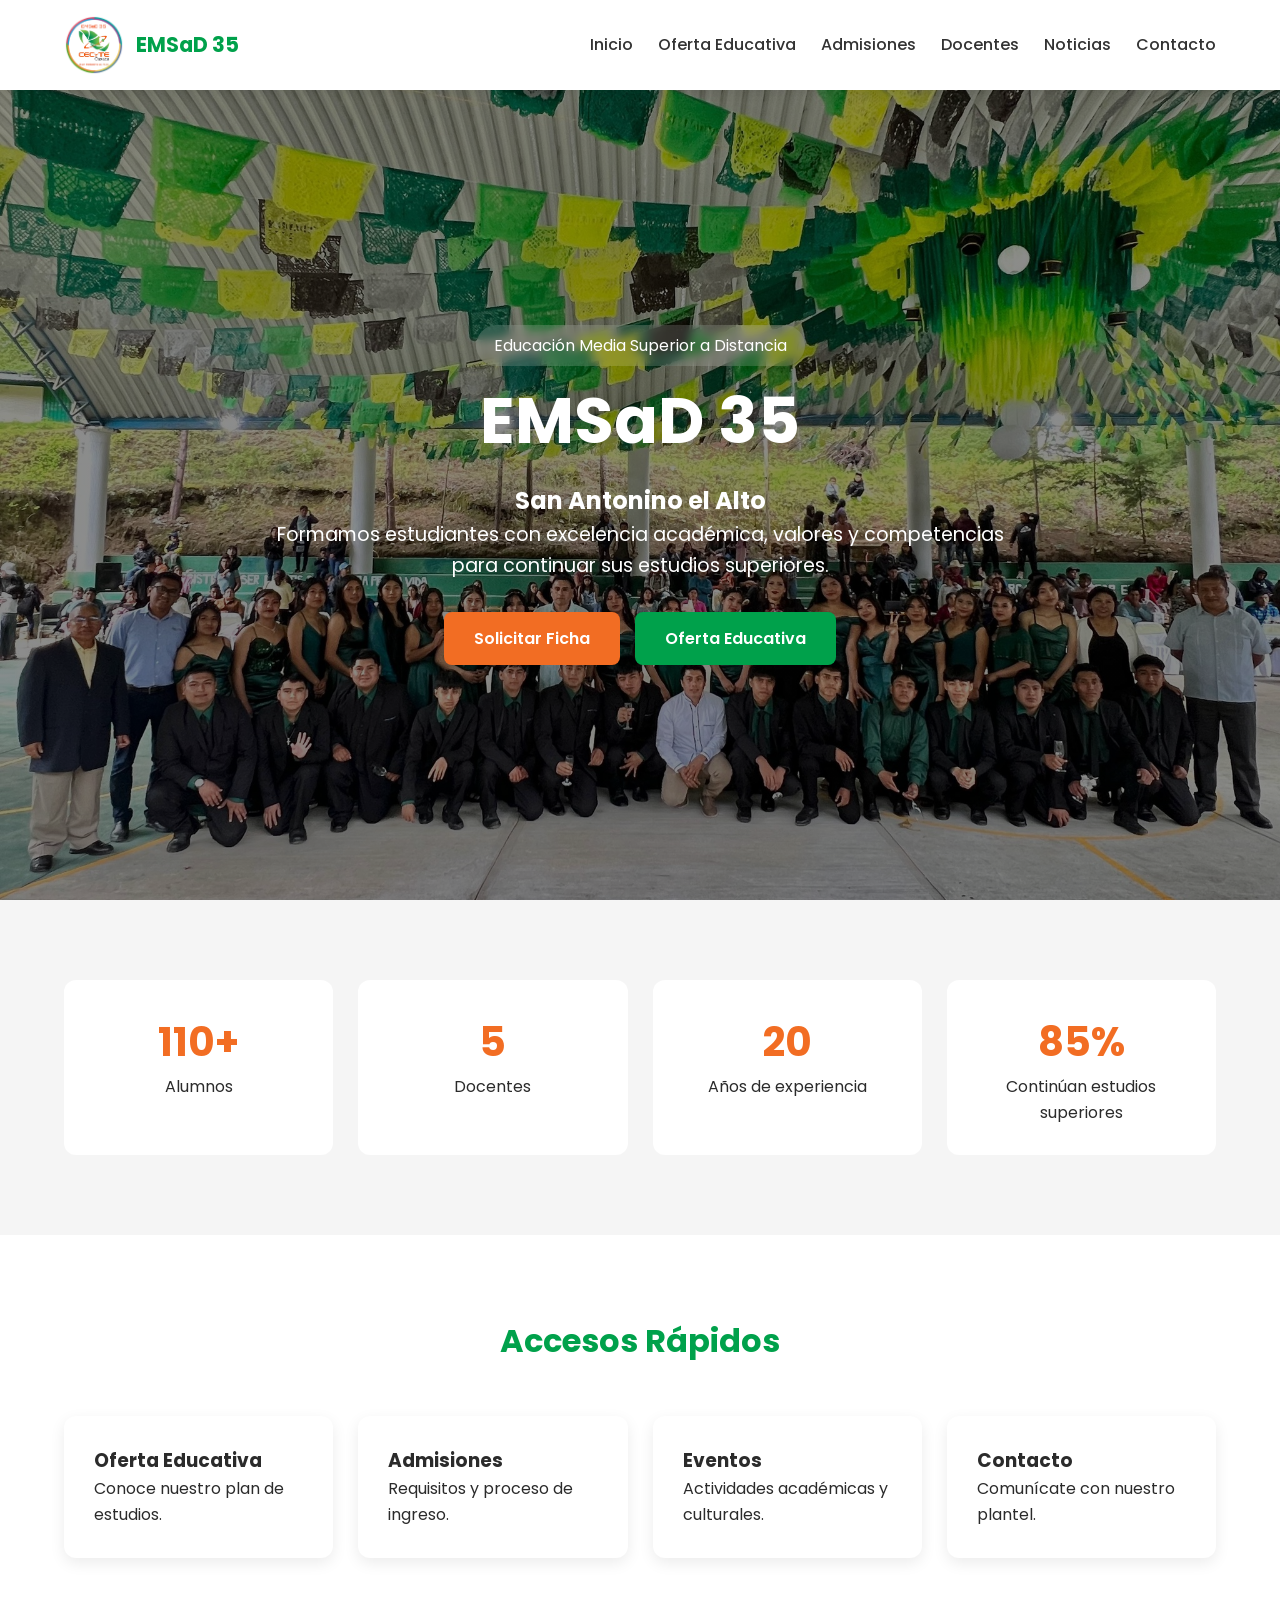
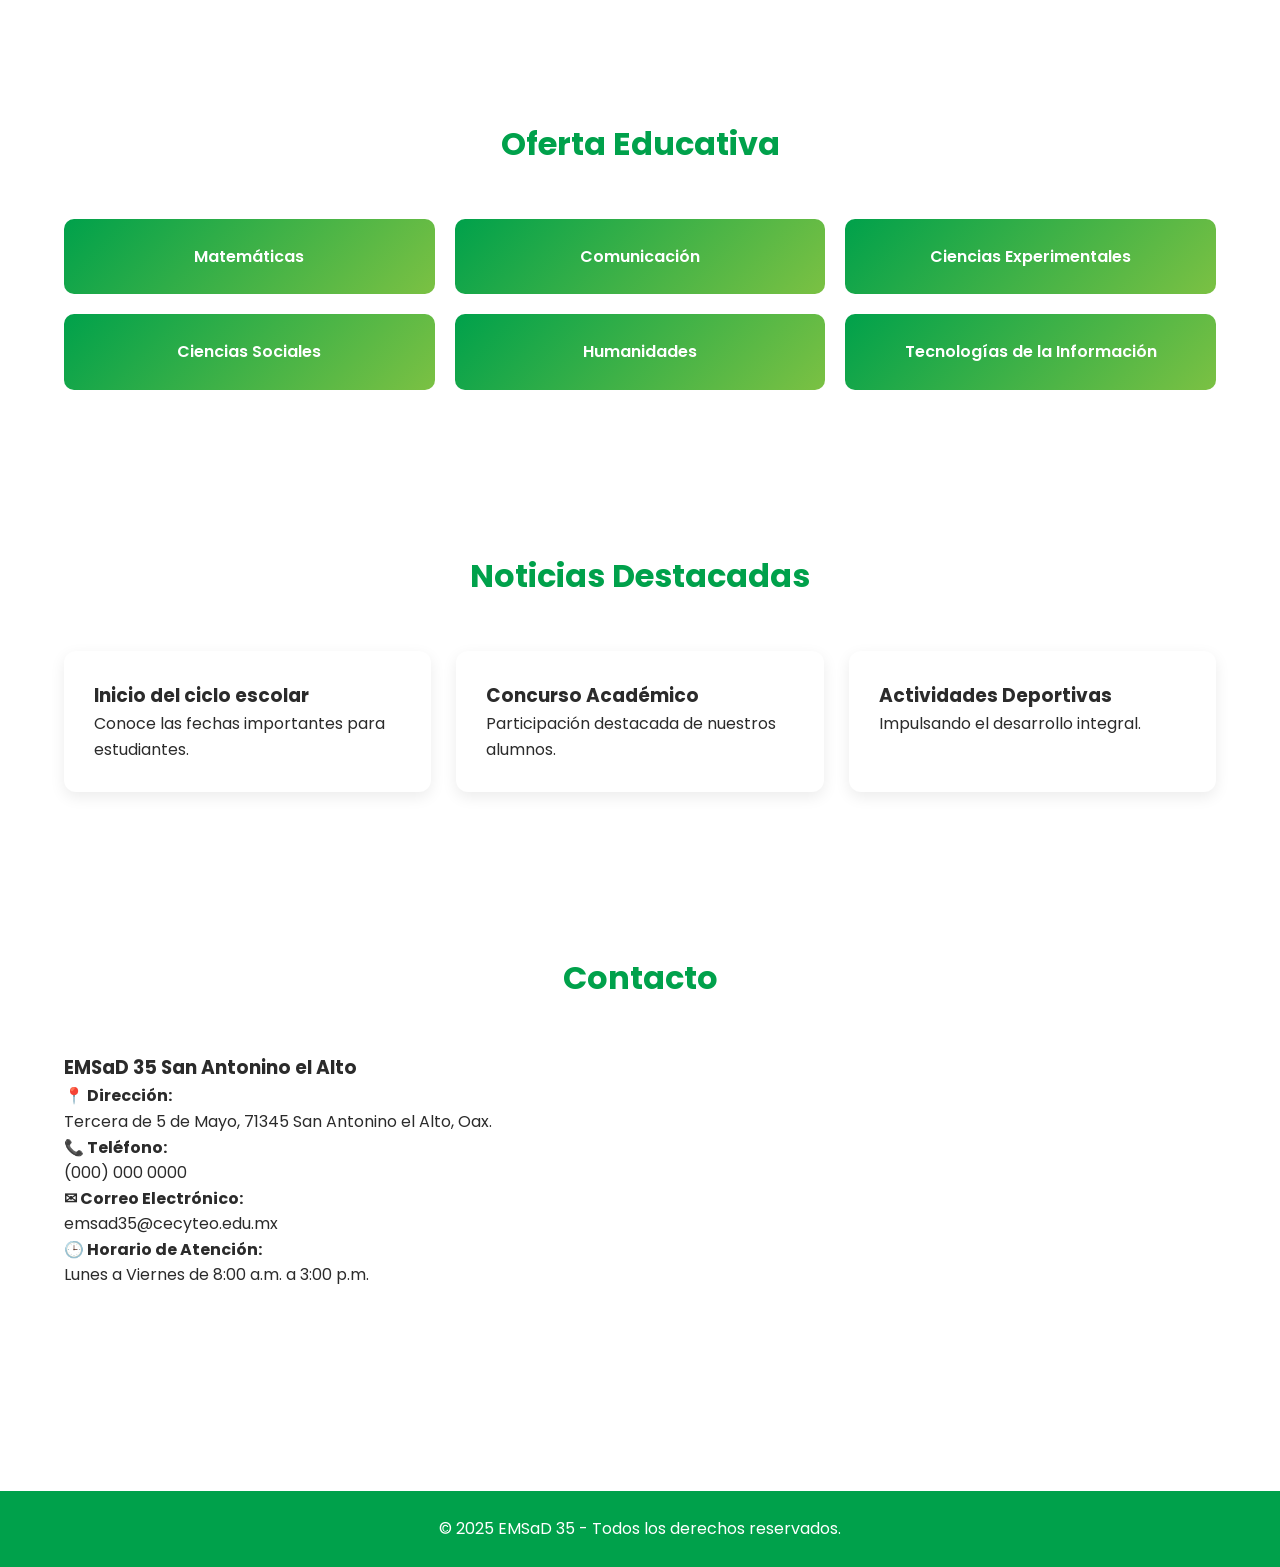
==== index.html @ c7c28a4f "Estructura principal Se sube la estructura principal de la pagina, para desplegar" ====
<!doctype html>
<html lang="es">
  <head>
    <meta charset="UTF-8" />
    <meta name="viewport" content="width=device-width, initial-scale=1.0" />

    <title>EMSaD 35 | Educación Media Superior a Distancia</title>

    <link rel="icon" type="image/png" href="img/logo2.png" />

    <link rel="stylesheet" href="style.css" />

    <link
      href="https://fonts.googleapis.com/css2?family=Poppins:wght@300;400;500;600;700&display=swap"
      rel="stylesheet"
    />

    <link
      rel="stylesheet"
      href="https://cdnjs.cloudflare.com/ajax/libs/font-awesome/6.5.2/css/all.min.css"
    />
  </head>

  <body>
    <!-- HEADER -->

    <header class="header">
      <div class="container nav-container">
        <div class="logo">
          <img src="img/logo2.png" alt="Logo EMSaD 35" />

          <div class="logo-text">
            <span>EMSaD 35</span>
          </div>
        </div>

        <nav id="nav">
          <ul class="nav-menu">
            <li><a href="index.html">Inicio</a></li>
            <li><a href="oferta.html">Oferta Educativa</a></li>
            <li><a href="#">Admisiones</a></li>
            <li><a href="docentes.html">Docentes</a></li>
            <li><a href="#">Noticias</a></li>
            <li><a href="#">Contacto</a></li>
          </ul>
        </nav>

        <button class="menu-toggle" id="menuToggle">
          <i class="fa-solid fa-bars"></i>
        </button>
      </div>
    </header>

    <!-- HERO -->

    <section class="hero">
      <div class="hero-content">
        <span class="hero-badge"> Educación Media Superior a Distancia </span>

        <h1>EMSaD 35</h1>

        <h2>San Antonino el Alto</h2>

        <p>
          Formamos estudiantes con excelencia académica, valores y competencias
          para continuar sus estudios superiores.
        </p>

        <div class="hero-buttons">
          <a href="#" class="btn-primary"> Solicitar Ficha </a>

          <a href="#" class="btn-secondary"> Oferta Educativa </a>
        </div>
      </div>
    </section>

    <!-- ESTADÍSTICAS -->

    <section class="stats">
      <div class="container stats-grid">
        <div class="stat-card">
          <h2>110+</h2>
          <p>Alumnos</p>
        </div>

        <div class="stat-card">
          <h2>5</h2>
          <p>Docentes</p>
        </div>

        <div class="stat-card">
          <h2>20</h2>
          <p>Años de experiencia</p>
        </div>

        <div class="stat-card">
          <h2>85%</h2>
          <p>Continúan estudios superiores</p>
        </div>
      </div>
    </section>

    <!-- ACCESOS RÁPIDOS -->

    <section class="quick-access">
      <div class="container">
        <h2 class="section-title">Accesos Rápidos</h2>

        <div class="cards-grid">
          <div class="card">
            <h3>Oferta Educativa</h3>
            <p>Conoce nuestro plan de estudios.</p>
          </div>

          <div class="card">
            <h3>Admisiones</h3>
            <p>Requisitos y proceso de ingreso.</p>
          </div>

          <div class="card">
            <h3>Eventos</h3>
            <p>Actividades académicas y culturales.</p>
          </div>

          <div class="card">
            <h3>Contacto</h3>
            <p>Comunícate con nuestro plantel.</p>
          </div>
        </div>
      </div>
    </section>

    <!-- OFERTA EDUCATIVA -->

    <section class="educational-offer">
      <div class="container">
        <h2 class="section-title">Oferta Educativa</h2>

        <div class="areas-grid">
          <div class="area">Matemáticas</div>
          <div class="area">Comunicación</div>
          <div class="area">Ciencias Experimentales</div>
          <div class="area">Ciencias Sociales</div>
          <div class="area">Humanidades</div>
          <div class="area">Tecnologías de la Información</div>
        </div>
      </div>
    </section>

    <!-- NOTICIAS -->

    <section class="news">
      <div class="container">
        <h2 class="section-title">Noticias Destacadas</h2>

        <div class="cards-grid">
          <article class="card">
            <h3>Inicio del ciclo escolar</h3>
            <p>Conoce las fechas importantes para estudiantes.</p>
          </article>

          <article class="card">
            <h3>Concurso Académico</h3>
            <p>Participación destacada de nuestros alumnos.</p>
          </article>

          <article class="card">
            <h3>Actividades Deportivas</h3>
            <p>Impulsando el desarrollo integral.</p>
          </article>
        </div>
      </div>
    </section>

    <!-- CONTACTO -->

    <section class="contact">
      <div class="container">
        <h2 class="section-title">Contacto</h2>

        <div class="contact-grid">
          <div class="contact-info">
            <h3>EMSaD 35 San Antonino el Alto</h3>

            <div class="contact-item">
              <strong>📍 Dirección:</strong>
              <p>Tercera de 5 de Mayo, 71345 San Antonino el Alto, Oax.</p>
            </div>

            <div class="contact-item">
              <strong>📞 Teléfono:</strong>
              <p>(000) 000 0000</p>
            </div>

            <div class="contact-item">
              <strong>✉ Correo Electrónico:</strong>
              <p>emsad35@cecyteo.edu.mx</p>
            </div>

            <div class="contact-item">
              <strong>🕒 Horario de Atención:</strong>
              <p>Lunes a Viernes de 8:00 a.m. a 3:00 p.m.</p>
            </div>
          </div>

          <div class="map-placeholder">
            <iframe
              src="https://www.google.com/maps/embed?pb=!1m18!1m12!1m3!1d3819.2366154741826!2d-97.0186761!3d16.814613800000004!2m3!1f0!2f0!3f0!3m2!1i1024!2i768!4f13.1!3m3!1m2!1s0x85c70baa9cf1b375%3A0x87999f9c2d391086!2sCECyTEO%20EMSaD%2035!5e0!3m2!1ses!2smx!4v1780457970719!5m2!1ses!2smx"
              loading="lazy"
              allowfullscreen=""
              referrerpolicy="no-referrer-when-downgrade"
            >
            </iframe>
          </div>
        </div>
      </div>
    </section>

    <footer>
      <p>© 2025 EMSaD 35 - Todos los derechos reservados.</p>
    </footer>

    <script src="script.js"></script>
  </body>
</html>
---- style.css ----
:root {
  --verde: #00a14b;
  --verde-claro: #7bc143;
  --naranja: #f26d23;
  --gris: #a7abac;
  --oscuro: #2b2b2b;
  --blanco: #ffffff;
}

* {
  margin: 0;
  padding: 0;
  box-sizing: border-box;
}

body {
  font-family: "Poppins", sans-serif;
  color: var(--oscuro);
  line-height: 1.6;
}

.container {
  width: 90%;
  max-width: 1200px;
  margin: auto;
}

.header {
  background: white;
  position: sticky;
  top: 0;
  z-index: 1000;
  box-shadow: 0 2px 10px rgba(0, 0, 0, 0.08);
}

.nav-container {
  display: flex;
  justify-content: space-between;
  align-items: center;
  padding: 15px 0;
  position: relative;
}

.logo {
  display: flex;
  align-items: center;
  gap: 12px;
}

.logo img {
  height: 60px;
  width: auto;
}

.logo-text {
  font-size: 1.3rem;
  font-weight: 700;
  color: var(--verde);
}

.nav-menu {
  display: flex;
  gap: 25px;
  list-style: none;
}

.nav-menu a {
  text-decoration: none;
  color: #333;
  font-weight: 500;
  transition: 0.3s;
}

.nav-menu a:hover {
  color: var(--verde);
}

.menu-toggle {
  display: none;
  background: none;
  border: none;
  font-size: 2rem;
  cursor: pointer;
  color: var(--verde);
}

.hero {
  height: 90vh;

  background:
    linear-gradient(rgba(0, 0, 0, 0.45), rgba(0, 0, 0, 0.45)),
    url("img/Hero1.jpg");

  background-size: cover;
  background-position: center;
  background-repeat: no-repeat;

  display: flex;
  align-items: center;
  justify-content: center;

  text-align: center;
  color: white;
}

.hero-content {
  max-width: 800px;
  padding: 0 20px;
}

.hero-badge {
  display: inline-block;
  background: rgba(255, 255, 255, 0.15);
  padding: 8px 18px;
  border-radius: 50px;
  margin-bottom: 20px;
  backdrop-filter: blur(5px);
}

.hero h1 {
  font-size: 4rem;
  line-height: 1.1;
  margin-bottom: 25px;
}

.hero p {
  font-size: 1.2rem;
  margin-bottom: 30px;
}

.hero-buttons {
  display: flex;
  justify-content: center;
  gap: 15px;
}

.btn-primary,
.btn-secondary {
  text-decoration: none;
  padding: 14px 30px;
  border-radius: 8px;
  font-weight: 600;
  transition: 0.3s;
}

.btn-primary {
  background: var(--naranja);
  color: white;
}

.btn-primary:hover {
  opacity: 0.9;
}

.btn-secondary {
  background: var(--verde);
  color: white;
}

.btn-secondary:hover {
  opacity: 0.9;
}

section {
  padding: 80px 0;
}

.section-title {
  text-align: center;
  margin-bottom: 50px;
  font-size: 2rem;
  color: var(--verde);
}

.stats {
  background: #f5f5f5;
}

.stats-grid {
  display: grid;
  grid-template-columns: repeat(4, 1fr);
  gap: 25px;
}

.stat-card {
  background: white;
  padding: 30px;
  text-align: center;
  border-radius: 12px;
}

.stat-card h2 {
  color: var(--naranja);
  font-size: 2.5rem;
}

.cards-grid {
  display: grid;
  grid-template-columns: repeat(auto-fit, minmax(250px, 1fr));
  gap: 25px;
}

.card {
  background: white;
  padding: 30px;
  border-radius: 12px;
  box-shadow: 0 5px 15px rgba(0, 0, 0, 0.08);
  transition: 0.3s;
}

.card:hover {
  transform: translateY(-5px);
}

.areas-grid {
  display: grid;
  grid-template-columns: repeat(3, 1fr);
  gap: 20px;
}

.area {
  background: linear-gradient(135deg, var(--verde), var(--verde-claro));

  color: white;
  padding: 25px;
  border-radius: 10px;
  text-align: center;
  font-weight: 600;
}

.contact-grid {
  display: grid;
  grid-template-columns: 1fr 1fr;
  gap: 30px;
}

.map-placeholder {
  min-height: 300px;
}

.map-placeholder iframe {
  width: 100%;
  height: 350px;
  border: none;
  border-radius: 12px;
}

footer {
  background: var(--verde);
  color: white;
  text-align: center;
  padding: 25px;
}

@media (max-width: 768px) {
  .menu-toggle {
    display: block;
  }

  nav {
    display: none;
  }

  nav.active {
    display: block;
    position: absolute;
    top: 90px;
    left: 0;
    width: 100%;
    background: white;
    box-shadow: 0 10px 20px rgba(0, 0, 0, 0.1);
  }

  nav.active .nav-menu {
    display: flex;
    flex-direction: column;
    gap: 15px;
    padding: 20px;
  }

  .logo-text {
    display: none;
  }

  .hero h1 {
    font-size: 2.5rem;
  }

  .hero-buttons {
    flex-direction: column;
  }

  .stats-grid {
    grid-template-columns: 1fr 1fr;
  }

  .areas-grid {
    grid-template-columns: 1fr;
  }

  .contact-grid {
    grid-template-columns: 1fr;
  }
}

@media (max-width: 480px) {
  .hero h1 {
    font-size: 2rem;
  }

  .hero p {
    font-size: 1rem;
  }

  .stats-grid {
    grid-template-columns: 1fr;
  }

  .section-title {
    font-size: 1.7rem;
  }

  .logo img {
    height: 50px;
  }
}

/* OFERTA EDUCATIVA */

.page-hero {
  background:
    linear-gradient(rgba(0, 161, 75, 0.85), rgba(0, 161, 75, 0.85)),
    url("img/Hero1.jpg");
  background-size: cover;
  background-position: center;
  color: white;
  text-align: center;
  padding: 120px 20px;
}

.page-hero h1 {
  font-size: 3rem;
  margin-bottom: 15px;
}

.page-hero p {
  max-width: 700px;
  margin: auto;
  font-size: 1.2rem;
}

.intro-text {
  max-width: 900px;
  margin: auto;
  text-align: center;
  font-size: 1.1rem;
}

.professional-section {
  background: #f7f7f7;
}

.training-card {
  background: white;
  max-width: 900px;
  margin: auto;
  padding: 40px;
  border-radius: 15px;
  box-shadow: 0 5px 20px rgba(0, 0, 0, 0.08);
}

.training-card h3 {
  color: var(--verde);
  margin-bottom: 20px;
}

.training-card ul {
  margin-top: 20px;
  padding-left: 20px;
}

.training-card li {
  margin-bottom: 10px;
}

.graduation-section {
  background: #f5f5f5;
}

@media (max-width: 768px) {
  .page-hero h1 {
    font-size: 2.2rem;
  }

  .training-card {
    padding: 25px;
  }
}

/* DOCENTES */

.docente-card {
  text-align: center;
}

.docente-img {
  width: 140px;
  height: 140px;
  object-fit: cover;
  border-radius: 50%;
  margin: 0 auto 20px;
  display: block;
  border: 4px solid var(--verde);
}

.docente-card h3 {
  color: var(--verde);
  margin-bottom: 15px;
}

.docente-card p {
  margin-bottom: 10px;
}

.docente-card strong {
  color: var(--oscuro);
}

.admin-badge {
  display: inline-block;
  background: var(--naranja);
  color: white;
  padding: 5px 12px;
  border-radius: 20px;
  font-size: 0.8rem;
  margin-bottom: 15px;
}

/* Pagina de Admisiones */
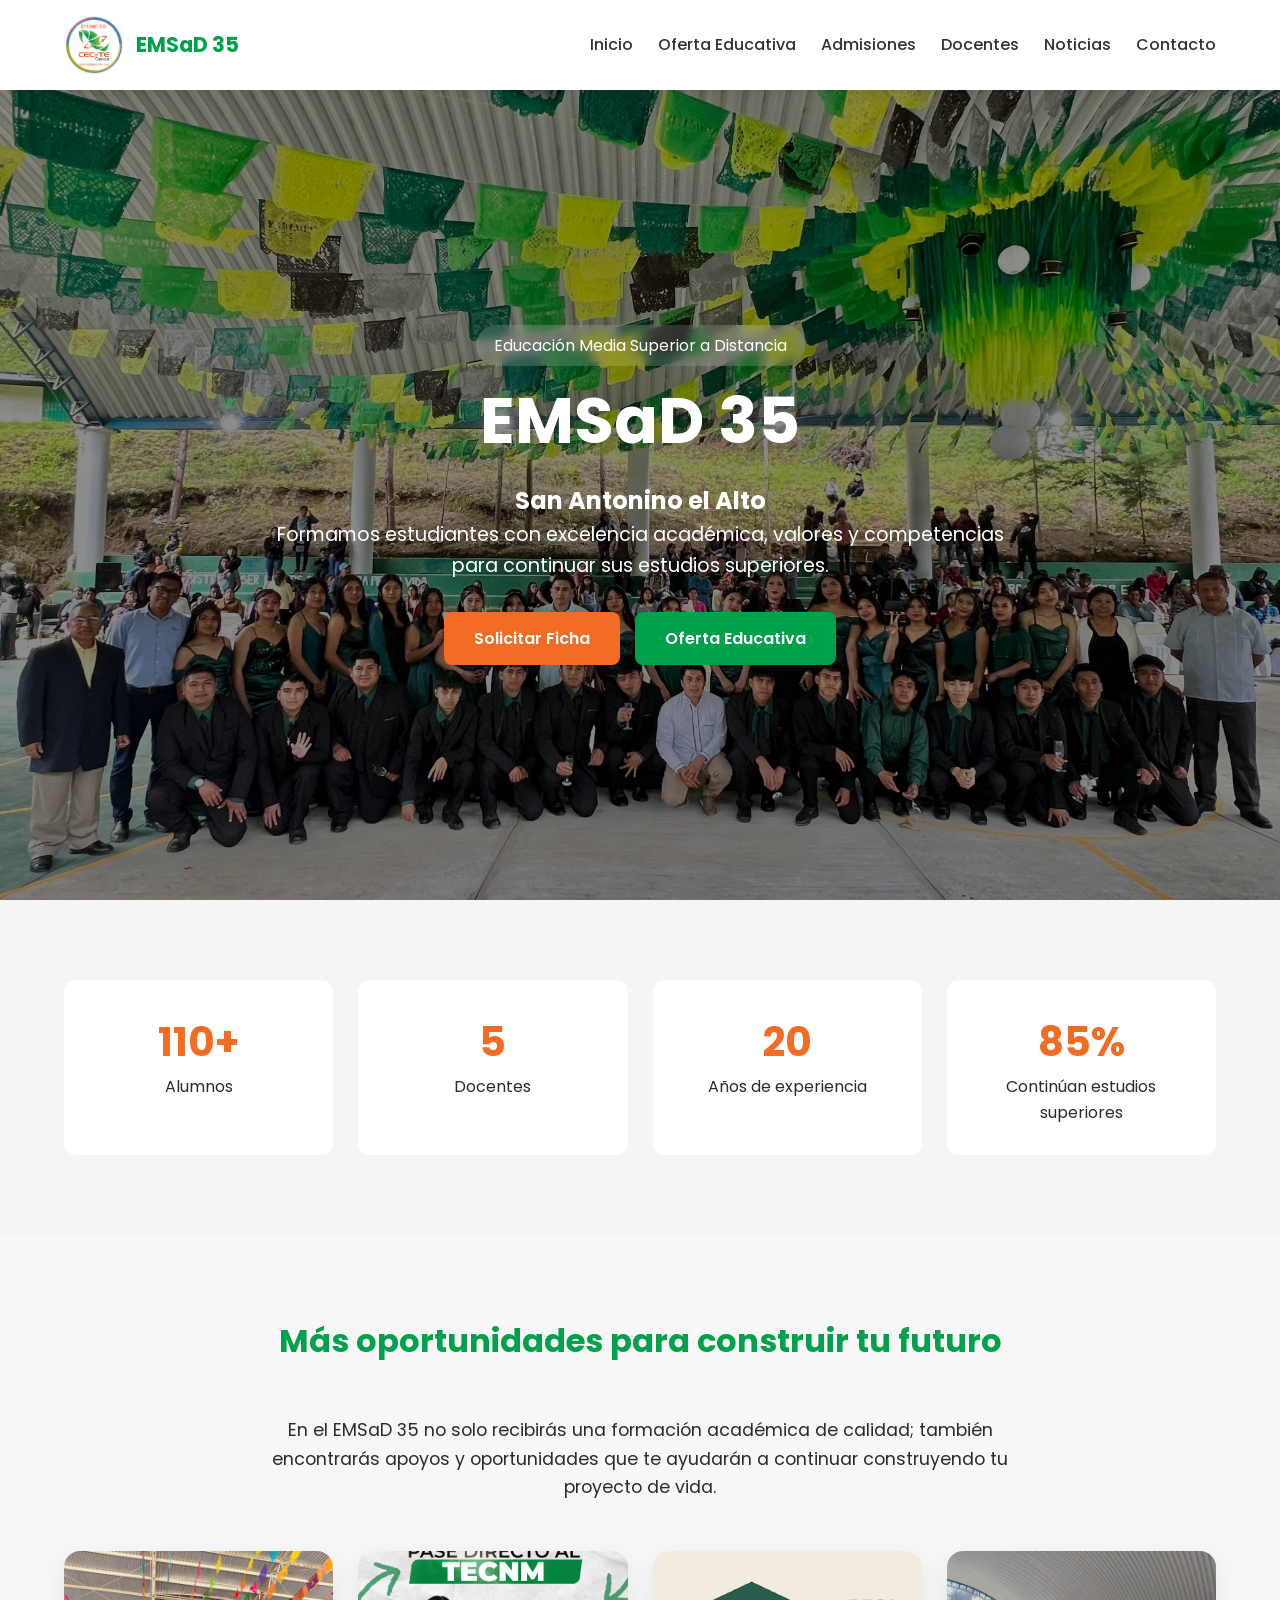
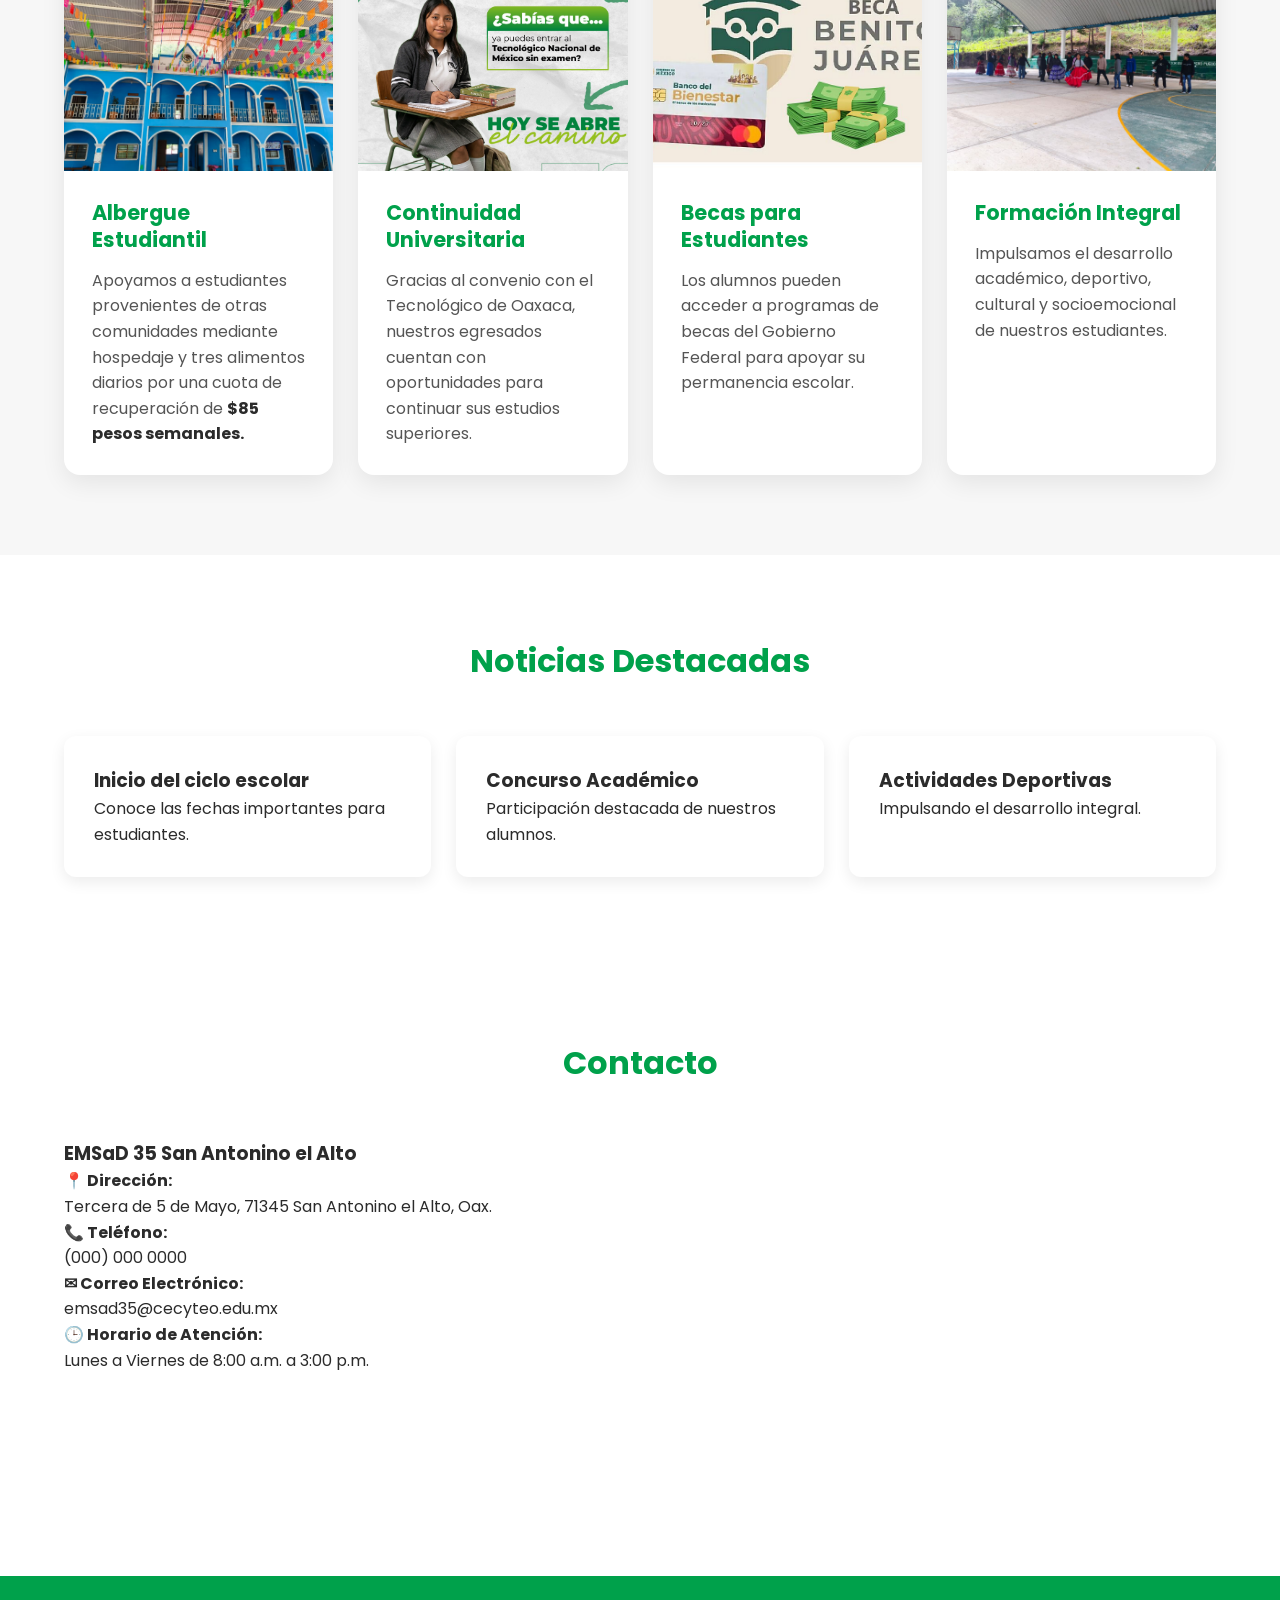
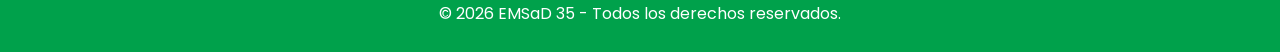
==== commit 1bcd7f94: "actualización de la pagina principal" ====
--- a/index.html
+++ b/index.html
@@ -99,10 +99,145 @@
         </div>
       </div>
     </section>
+    <!-- Nuevo -->
+    <!-- <section class="professional-section">
+      <div class="container">
+        <h2 class="section-title">¿Por qué elegir el EMSaD 35?</h2>
+
+        <div class="cards-grid">
+          <div class="card">
+            <h3>Albergue Estudiantil</h3>
+
+            <p>
+              Contamos con servicio de albergue para estudiantes foráneos,
+              incluyendo hospedaje y tres alimentos diarios por una cuota de
+              recuperación de
+              <strong>$85 pesos semanales.</strong>
+            </p>
+          </div>
+
+          <div class="card">
+            <h3>Continuidad Universitaria</h3>
+
+            <p>
+              Gracias al convenio con el Tecnológico de Oaxaca, nuestros
+              egresados cuentan con oportunidades para continuar sus estudios
+              superiores.
+            </p>
+          </div>
+
+          <div class="card">
+            <h3>Becas para Estudiantes</h3>
+
+            <p>
+              Los alumnos pueden acceder a los programas de becas del Gobierno
+              Federal para apoyar su permanencia escolar.
+            </p>
+          </div>
+
+          <div class="card">
+            <h3>Formación Integral</h3>
+
+            <p>
+              Impulsamos el desarrollo académico, deportivo, cultural y
+              socioemocional de nuestros estudiantes.
+            </p>
+          </div>
+        </div>
+      </div>
+    </section> -->
+
+    <!-- Segunda opcion de prueba  -->
+    <section class="professional-section opportunities-section">
+      <div class="container">
+        <h2 class="section-title">
+          Más oportunidades para construir tu futuro
+        </h2>
+
+        <p class="intro-text opportunities-intro">
+          En el EMSaD 35 no solo recibirás una formación académica de calidad;
+          también encontrarás apoyos y oportunidades que te ayudarán a continuar
+          construyendo tu proyecto de vida.
+        </p>
+
+        <div class="cards-grid">
+          <article class="card feature-card">
+            <img
+              src="img/albergue.jpeg"
+              alt="Albergue estudiantil"
+              class="feature-image"
+            />
+
+            <div class="feature-content">
+              <h3>Albergue Estudiantil</h3>
+
+              <p>
+                Apoyamos a estudiantes provenientes de otras comunidades
+                mediante hospedaje y tres alimentos diarios por una cuota de
+                recuperación de
+                <strong>$85 pesos semanales.</strong>
+              </p>
+            </div>
+          </article>
+
+          <article class="card feature-card">
+            <img
+              src="img/ConUni.png"
+              alt="Continuidad universitaria"
+              class="feature-image"
+            />
+
+            <div class="feature-content">
+              <h3>Continuidad Universitaria</h3>
+
+              <p>
+                Gracias al convenio con el Tecnológico de Oaxaca, nuestros
+                egresados cuentan con oportunidades para continuar sus estudios
+                superiores.
+              </p>
+            </div>
+          </article>
+
+          <article class="card feature-card">
+            <img
+              src="img/becabj.jpg"
+              alt="Becas para estudiantes"
+              class="feature-image"
+            />
+
+            <div class="feature-content">
+              <h3>Becas para Estudiantes</h3>
+
+              <p>
+                Los alumnos pueden acceder a programas de becas del Gobierno
+                Federal para apoyar su permanencia escolar.
+              </p>
+            </div>
+          </article>
+
+          <article class="card feature-card">
+            <img
+              src="img/FormInt1.jpeg"
+              alt="Formación integral"
+              class="feature-image"
+            />
+
+            <div class="feature-content">
+              <h3>Formación Integral</h3>
+
+              <p>
+                Impulsamos el desarrollo académico, deportivo, cultural y
+                socioemocional de nuestros estudiantes.
+              </p>
+            </div>
+          </article>
+        </div>
+      </div>
+    </section>
 
     <!-- ACCESOS RÁPIDOS -->
 
-    <section class="quick-access">
+    <!-- <section class="quick-access">
       <div class="container">
         <h2 class="section-title">Accesos Rápidos</h2>
 
@@ -128,11 +263,11 @@
           </div>
         </div>
       </div>
-    </section>
+    </section> -->
 
     <!-- OFERTA EDUCATIVA -->
 
-    <section class="educational-offer">
+    <!-- <section class="educational-offer">
       <div class="container">
         <h2 class="section-title">Oferta Educativa</h2>
 
@@ -145,7 +280,7 @@
           <div class="area">Tecnologías de la Información</div>
         </div>
       </div>
-    </section>
+    </section> -->
 
     <!-- NOTICIAS -->
 
@@ -217,7 +352,7 @@
     </section>
 
     <footer>
-      <p>© 2025 EMSaD 35 - Todos los derechos reservados.</p>
+      <p>© 2026 EMSaD 35 - Todos los derechos reservados.</p>
     </footer>
 
     <script src="script.js"></script>
--- a/style.css
+++ b/style.css
@@ -436,4 +436,64 @@
   margin-bottom: 15px;
 }
 
-/* Pagina de Admisiones */
+/* OPORTUNIDADES */
+
+.opportunities-section {
+  background: #f7f7f7;
+}
+
+.opportunities-intro {
+  max-width: 800px;
+  margin-bottom: 50px;
+}
+
+.feature-card {
+  padding: 0;
+  overflow: hidden;
+  border-radius: 16px;
+  box-shadow: 0 8px 24px rgba(0, 0, 0, 0.08);
+}
+
+.feature-card:hover {
+  transform: translateY(-6px);
+  box-shadow: 0 14px 30px rgba(0, 0, 0, 0.12);
+}
+
+.feature-image {
+  width: 100%;
+  height: 220px;
+  object-fit: cover;
+  display: block;
+}
+
+.feature-content {
+  padding: 28px;
+}
+
+.feature-content h3 {
+  color: var(--verde);
+  font-size: 1.3rem;
+  margin-bottom: 15px;
+  line-height: 1.3;
+}
+
+.feature-content p {
+  color: #555;
+  margin: 0;
+}
+
+.feature-content strong {
+  color: var(--oscuro);
+}
+
+@media (max-width: 768px) {
+  .feature-image {
+    height: 200px;
+  }
+
+  .feature-content {
+    padding: 22px;
+  }
+}
+
+
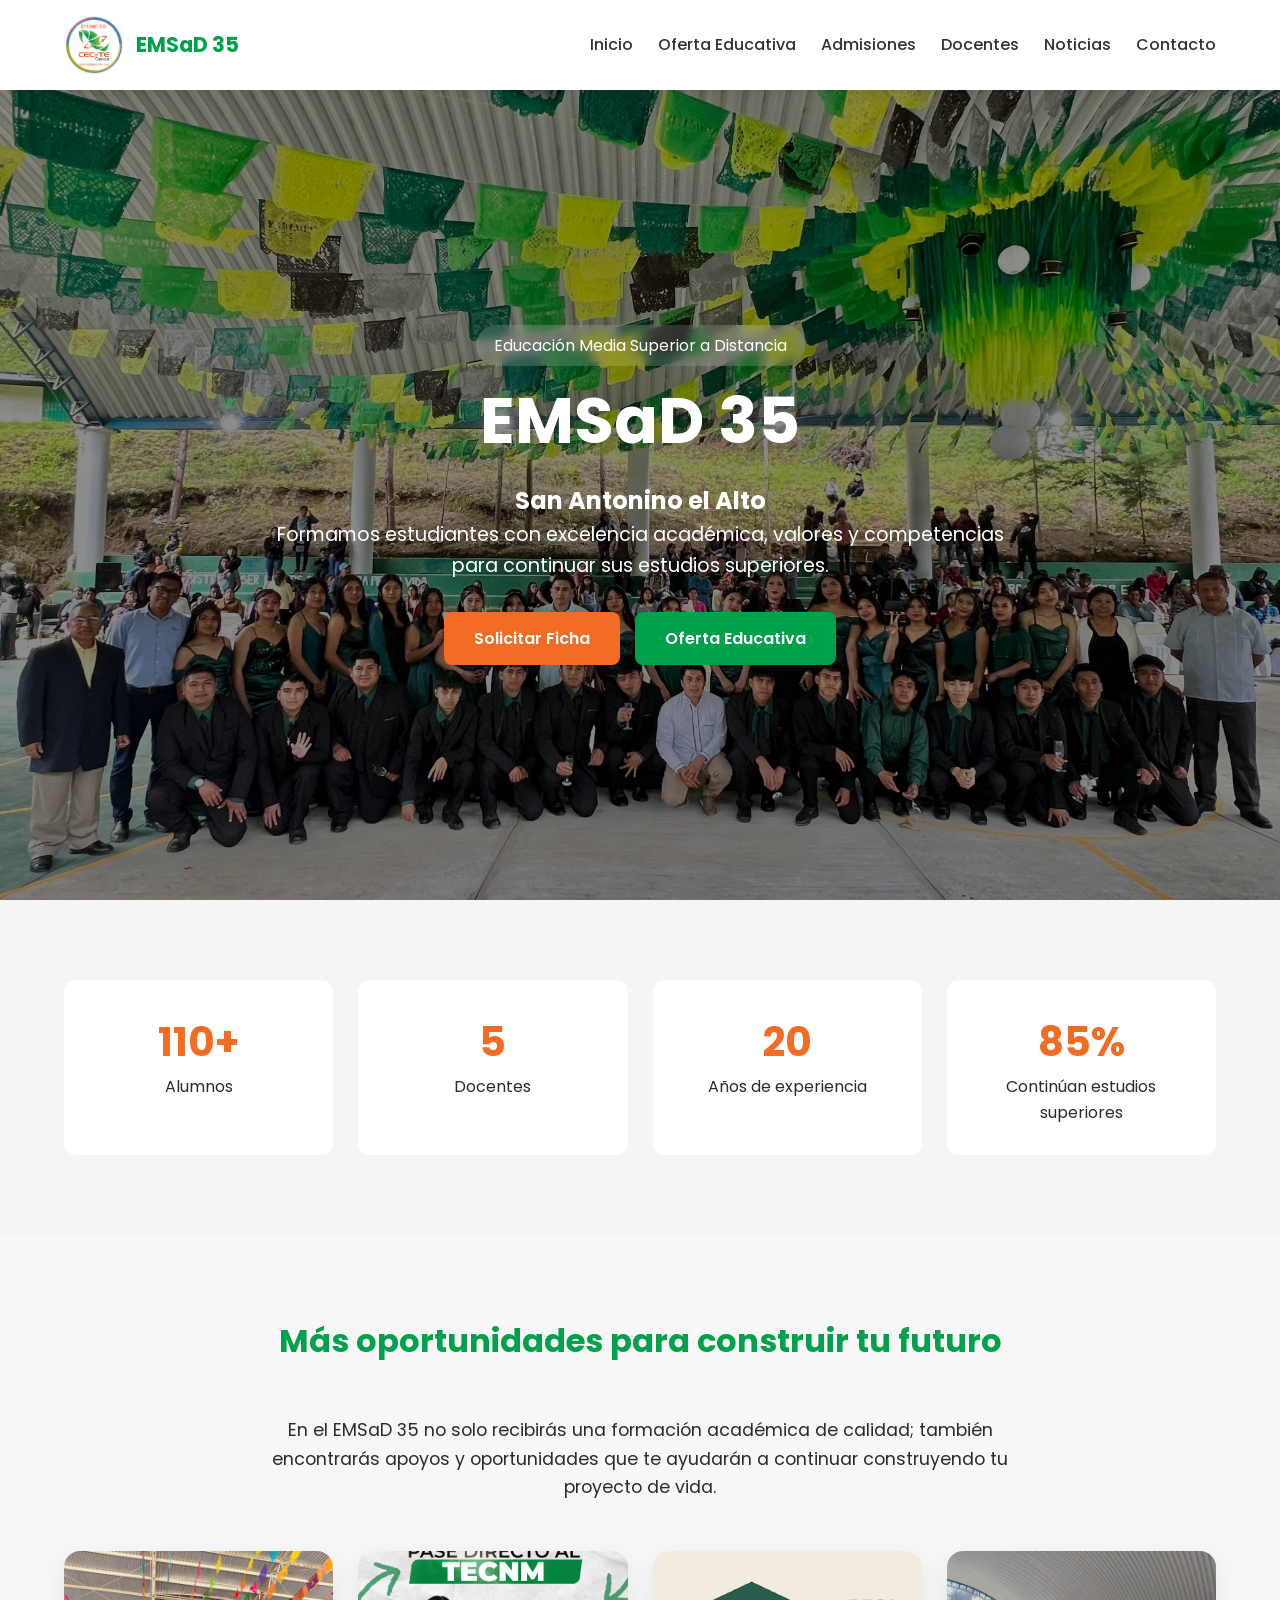
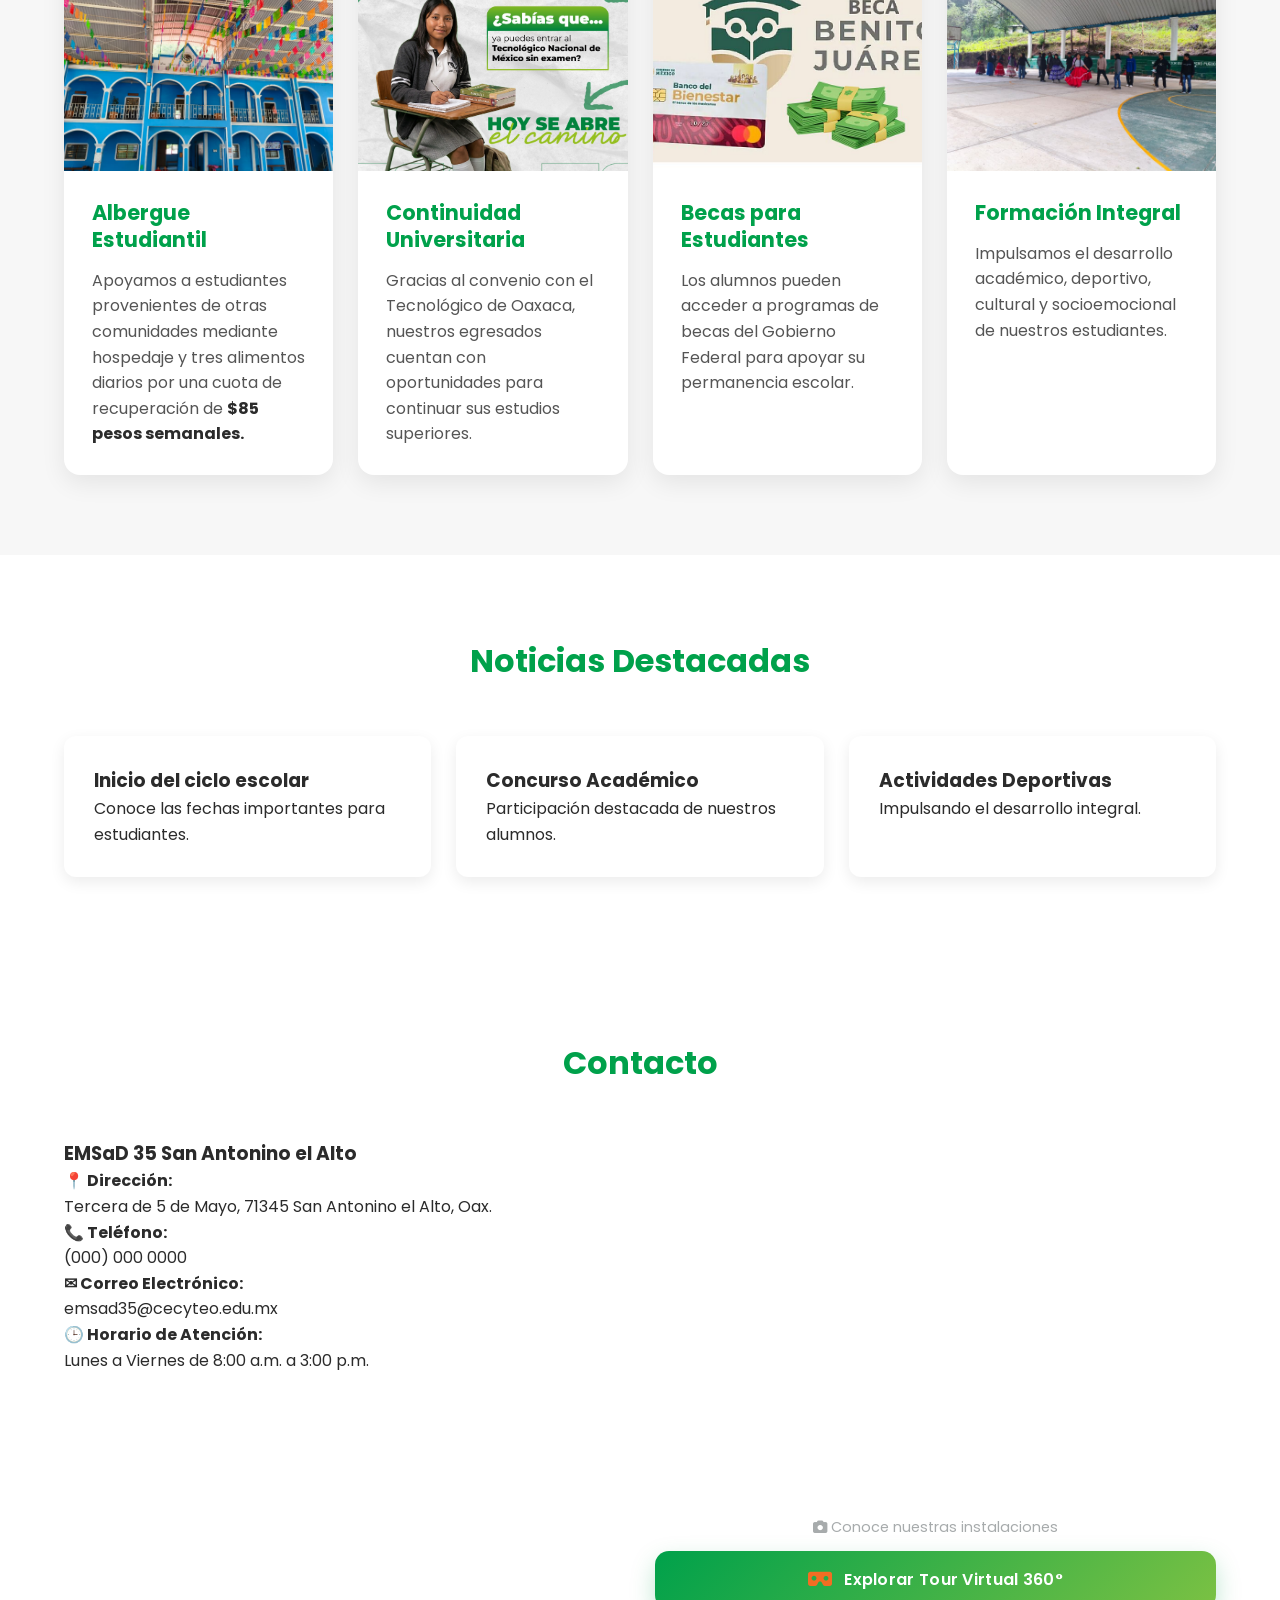
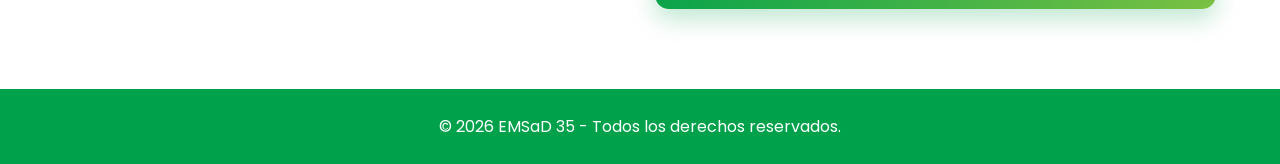
==== commit 2c066c76: "Se agrega el botón de Tour virtual" ====
--- a/index.html
+++ b/index.html
@@ -346,6 +346,17 @@
               referrerpolicy="no-referrer-when-downgrade"
             >
             </iframe>
+            <div class="tour-wrapper">
+  <span class="tour-label">
+    <i class="fa-solid fa-camera"></i>
+    Conoce nuestras instalaciones
+  </span>
+
+  <a href="recorrido-virtual.html" class="tour-btn">
+    <i class="fa-solid fa-vr-cardboard"></i>
+    Explorar Tour Virtual 360°
+  </a>
+</div>
           </div>
         </div>
       </div>
--- a/style.css
+++ b/style.css
@@ -495,5 +495,49 @@
     padding: 22px;
   }
 }
-
-
+.tour-wrapper {
+  margin-top: 20px;
+}
+
+.tour-label {
+  display: block;
+  text-align: center;
+  margin-bottom: 12px;
+  color: var(--gris);
+  font-size: 0.9rem;
+}
+
+.tour-btn {
+  display: flex;
+  align-items: center;
+  justify-content: center;
+  gap: 12px;
+
+  padding: 16px 24px;
+
+  background: linear-gradient(
+    135deg,
+    var(--verde),
+    var(--verde-claro)
+  );
+
+  color: white;
+  text-decoration: none;
+  font-weight: 600;
+  letter-spacing: 0.3px;
+
+  border-radius: 14px;
+  box-shadow: 0 10px 25px rgba(0, 161, 75, 0.25);
+
+  transition: all 0.3s ease;
+}
+
+.tour-btn:hover {
+  transform: translateY(-4px);
+  box-shadow: 0 16px 35px rgba(0, 161, 75, 0.35);
+}
+
+.tour-btn i {
+  color: var(--naranja);
+  font-size: 1.2rem;
+}
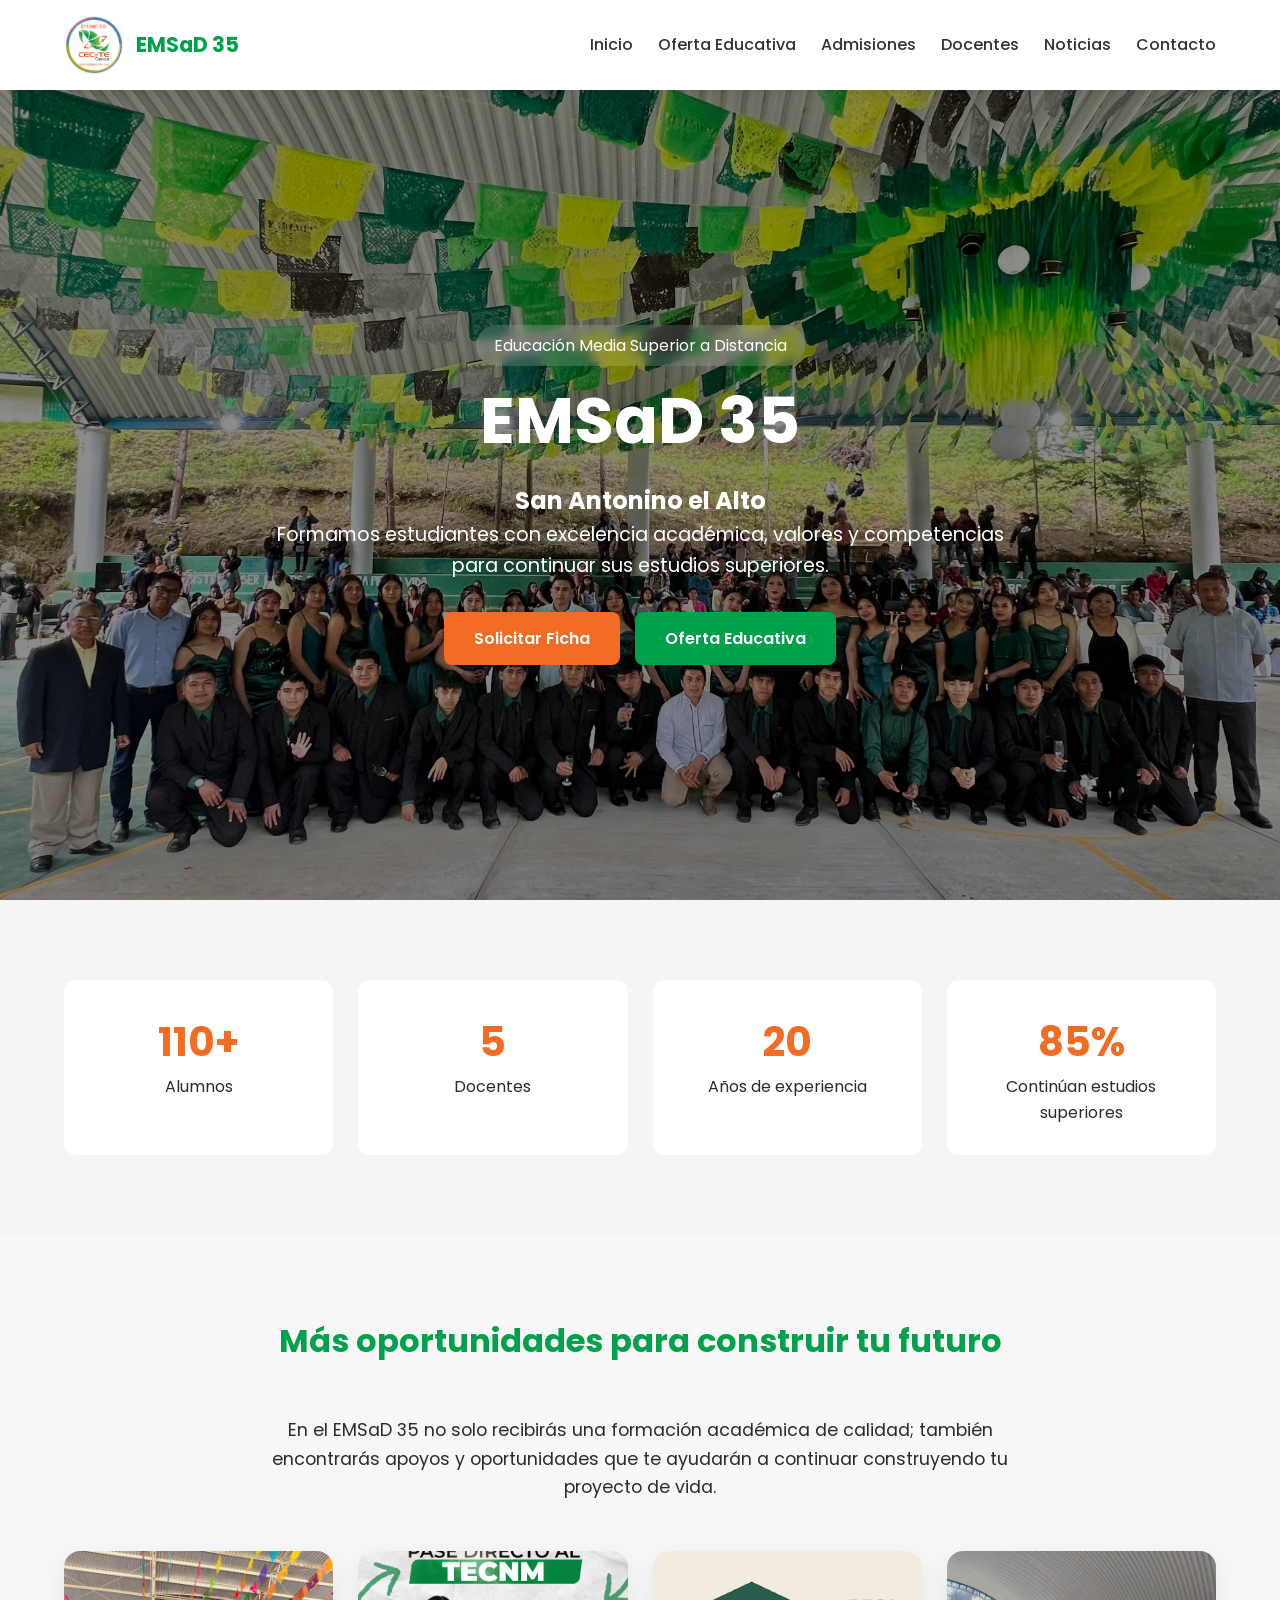
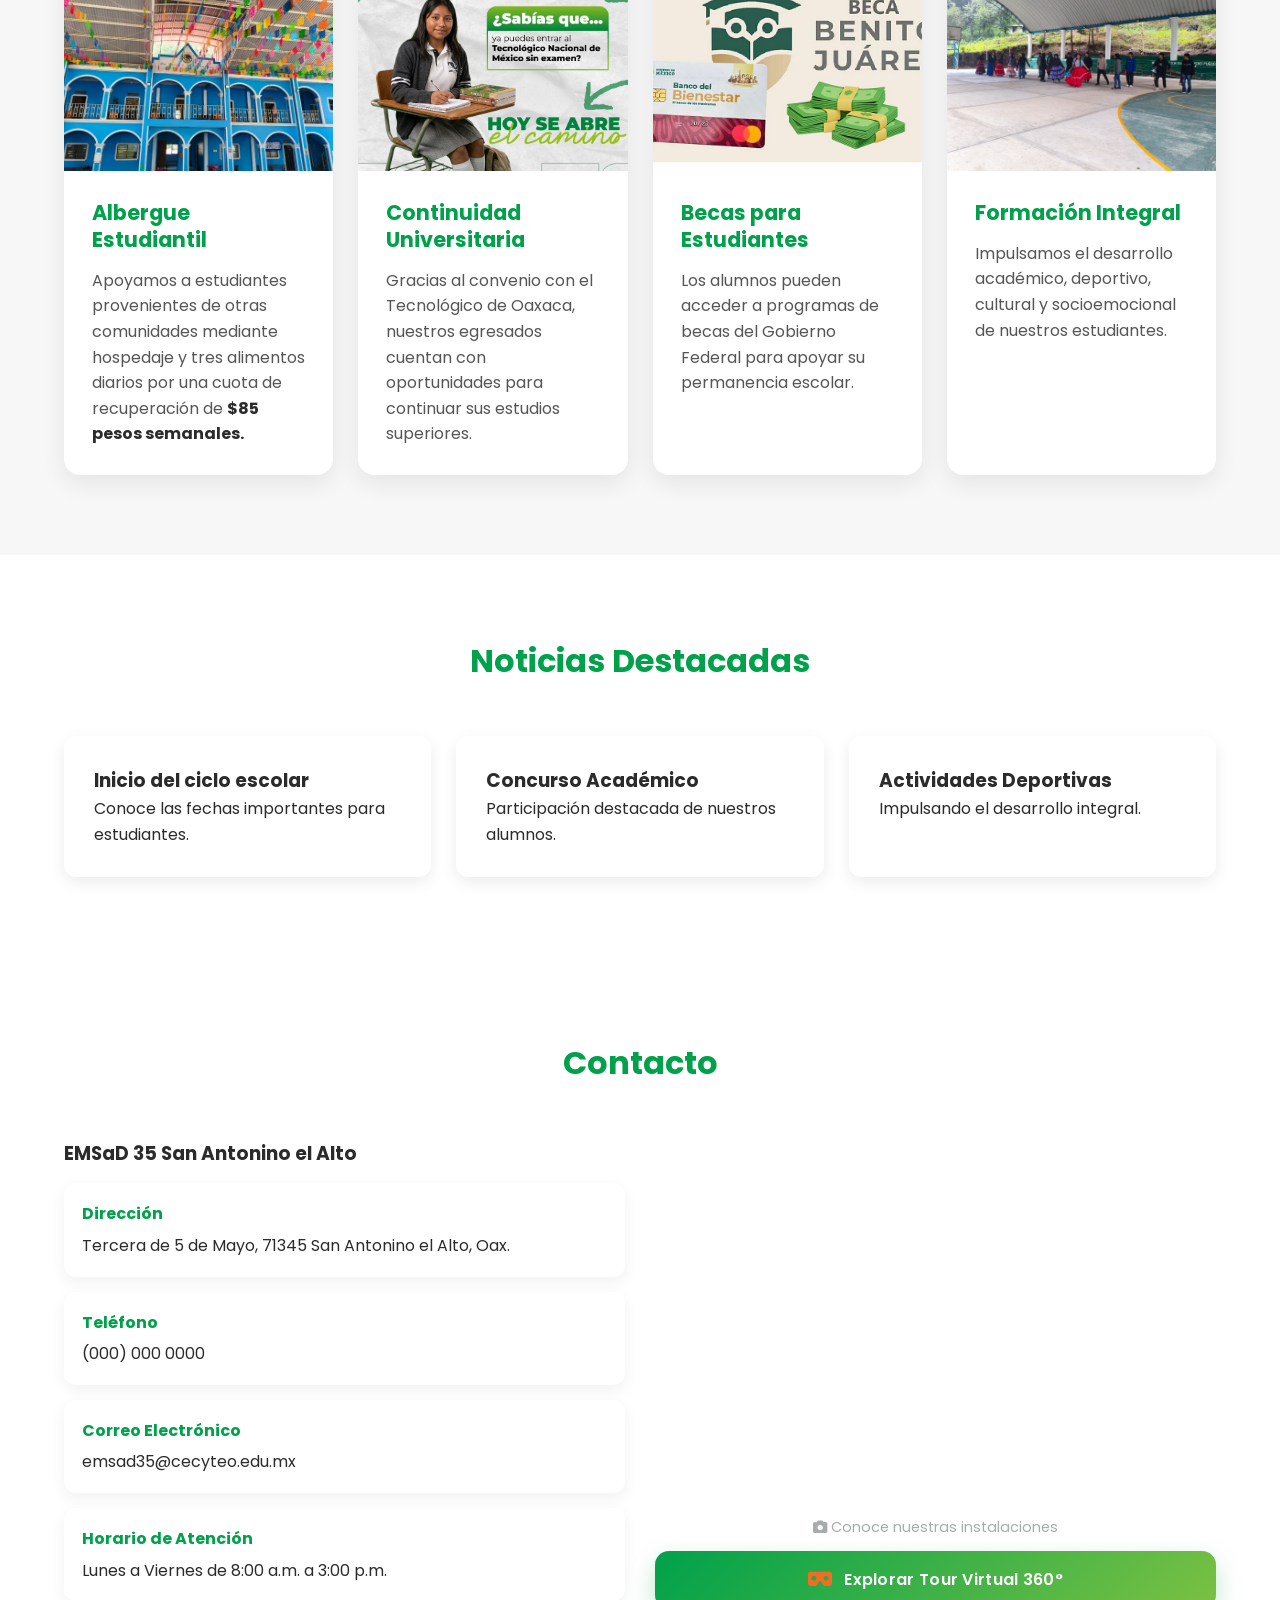
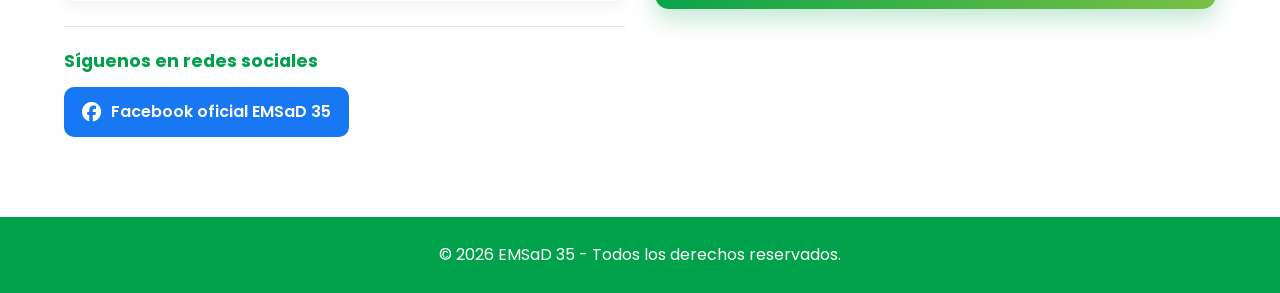
==== commit 0388e129: "Se agregan estilos a la sección de  contacto" ====
--- a/index.html
+++ b/index.html
@@ -317,24 +317,40 @@
           <div class="contact-info">
             <h3>EMSaD 35 San Antonino el Alto</h3>
 
-            <div class="contact-item">
-              <strong>📍 Dirección:</strong>
-              <p>Tercera de 5 de Mayo, 71345 San Antonino el Alto, Oax.</p>
-            </div>
-
-            <div class="contact-item">
-              <strong>📞 Teléfono:</strong>
-              <p>(000) 000 0000</p>
-            </div>
-
-            <div class="contact-item">
-              <strong>✉ Correo Electrónico:</strong>
-              <p>emsad35@cecyteo.edu.mx</p>
-            </div>
-
-            <div class="contact-item">
-              <strong>🕒 Horario de Atención:</strong>
-              <p>Lunes a Viernes de 8:00 a.m. a 3:00 p.m.</p>
+            <div class="contact-cards">
+              <div class="contact-card">
+                <strong>Dirección</strong>
+                <p>Tercera de 5 de Mayo, 71345 San Antonino el Alto, Oax.</p>
+              </div>
+
+              <div class="contact-card">
+                <strong>Teléfono</strong>
+                <p>(000) 000 0000</p>
+              </div>
+
+              <div class="contact-card">
+                <strong>Correo Electrónico</strong>
+                <p>emsad35@cecyteo.edu.mx</p>
+              </div>
+
+              <div class="contact-card">
+                <strong>Horario de Atención</strong>
+                <p>Lunes a Viernes de 8:00 a.m. a 3:00 p.m.</p>
+              </div>
+            </div>
+
+            <!-- RED SOCIAL -->
+            <div class="contact-social">
+              <h3>Síguenos en redes sociales</h3>
+
+              <a
+                href="https://www.facebook.com/EMSaD35Oficial"
+                target="_blank"
+                class="social-btn facebook"
+              >
+                <i class="fa-brands fa-facebook"></i>
+                Facebook oficial EMSaD 35
+              </a>
             </div>
           </div>
 
@@ -342,21 +358,22 @@
             <iframe
               src="https://www.google.com/maps/embed?pb=!1m18!1m12!1m3!1d3819.2366154741826!2d-97.0186761!3d16.814613800000004!2m3!1f0!2f0!3f0!3m2!1i1024!2i768!4f13.1!3m3!1m2!1s0x85c70baa9cf1b375%3A0x87999f9c2d391086!2sCECyTEO%20EMSaD%2035!5e0!3m2!1ses!2smx!4v1780457970719!5m2!1ses!2smx"
               loading="lazy"
-              allowfullscreen=""
+              allowfullscreen
               referrerpolicy="no-referrer-when-downgrade"
-            >
-            </iframe>
+              title="Ubicación EMSaD 35"
+            ></iframe>
+
             <div class="tour-wrapper">
-  <span class="tour-label">
-    <i class="fa-solid fa-camera"></i>
-    Conoce nuestras instalaciones
-  </span>
-
-  <a href="recorrido-virtual.html" class="tour-btn">
-    <i class="fa-solid fa-vr-cardboard"></i>
-    Explorar Tour Virtual 360°
-  </a>
-</div>
+              <span class="tour-label">
+                <i class="fa-solid fa-camera"></i>
+                Conoce nuestras instalaciones
+              </span>
+
+              <a href="recorrido-virtual.html" class="tour-btn">
+                <i class="fa-solid fa-vr-cardboard"></i>
+                Explorar Tour Virtual 360°
+              </a>
+            </div>
           </div>
         </div>
       </div>
--- a/style.css
+++ b/style.css
@@ -515,11 +515,7 @@
 
   padding: 16px 24px;
 
-  background: linear-gradient(
-    135deg,
-    var(--verde),
-    var(--verde-claro)
-  );
+  background: linear-gradient(135deg, var(--verde), var(--verde-claro));
 
   color: white;
   text-decoration: none;
@@ -541,3 +537,61 @@
   color: var(--naranja);
   font-size: 1.2rem;
 }
+.contact-cards {
+  display: grid;
+  gap: 15px;
+  margin-top: 15px;
+}
+
+.contact-card {
+  background: white;
+  padding: 18px;
+  border-radius: 12px;
+  box-shadow: 0 5px 15px rgba(0, 0, 0, 0.06);
+  transition: 0.3s ease;
+}
+
+.contact-card:hover {
+  transform: translateY(-3px);
+  box-shadow: 0 10px 20px rgba(0, 0, 0, 0.08);
+}
+
+.contact-card strong {
+  display: block;
+  margin-bottom: 6px;
+  color: var(--verde);
+}
+
+.contact-social {
+  margin-top: 25px;
+  padding-top: 20px;
+  border-top: 1px solid rgba(0, 0, 0, 0.1);
+}
+
+.contact-social h3 {
+  margin-bottom: 12px;
+  color: var(--verde);
+  font-size: 1.1rem;
+}
+
+.social-btn {
+  display: inline-flex;
+  align-items: center;
+  gap: 10px;
+  padding: 12px 18px;
+  border-radius: 10px;
+  text-decoration: none;
+  font-weight: 600;
+  background: #1877f2;
+  color: white;
+  transition: 0.3s ease;
+}
+
+.social-btn:hover {
+  transform: translateY(-3px);
+  box-shadow: 0 10px 20px rgba(24, 119, 242, 0.25);
+}
+
+.social-btn i {
+  font-size: 1.2rem;
+}
